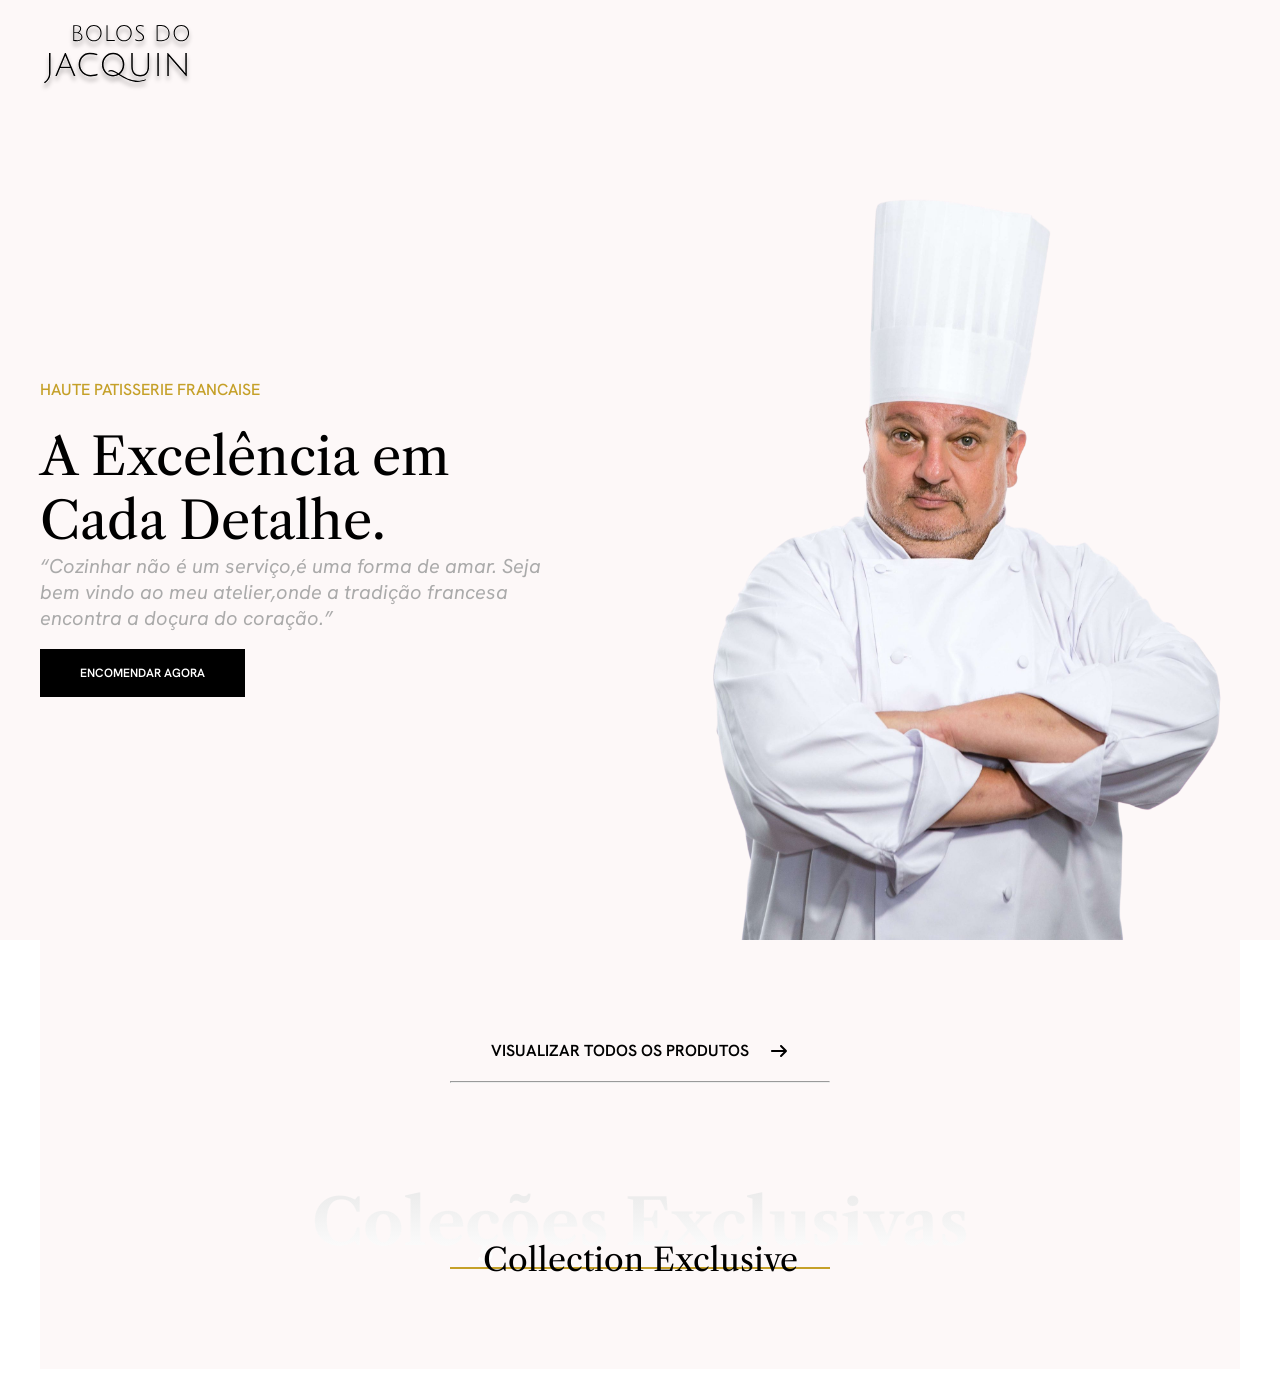
==== home/index.html @ a05e6787 "Inicio html e css página home" ====
<!DOCTYPE html>
<html lang="pt-br">

<head>
    <meta charset="UTF-8">
    <meta name="viewport" content="width=device-width, initial-scale=1.0">
    <title>Bolos do Jacquin</title>
    <link rel="stylesheet" href="style.css">
    <link rel="preconnect" href="https://fonts.googleapis.com">
    <link rel="preconnect" href="https://fonts.gstatic.com" crossorigin>
    <link href="https://fonts.googleapis.com/css2?family=Hanken+Grotesk:ital,
        wght@0,100..900;1,100..900&family=Libre+Caslon+Text:ital,wght@0,400;0,700;1,400&display=swap" rel="stylesheet">
</head>

<body>
    <header class="home_cabeçalho">
        <div class="home_container">
            <img src="./img/Logo.svg" alt="logo bolos do jacquin">
        </div>
    </header>
    <main>
     <h1>página inicial Bolos do Jacquin</h1>
     <section class="home_banner">
            <div class="home_container banner_container">
                <div class="box_texto_banner">
                    <span class="linha1">haute patisserie francaise</span><br>
                    <span class="linha2">A Excelência em Cada Detalhe.</span>
                    <p class="linha3">“Cozinhar não é um serviço,é uma forma de amar. Seja bem vindo ao meu atelier,onde
                        a tradição
                        francesa encontra a doçura do coração.”</p>
                    <a class="linha4" href="">encomendar agora</a>
                </div>
                <img src="./img/Érick.png" alt="">
            </div>
        </section>

        <section class="home_container home_produtos">
            <div class="link_produtos">
                <div>
                    <a href="">visualizar todos os produtos</a>

                    <svg xmlns="http://www.w3.org/2000/svg"
                        viewBox="0 0 640 640"><!--!Font Awesome Free 7.3.1 by @fontawesome - https://fontawesome.com License - https://fontawesome.com/license/free Copyright 2026 Fonticons, Inc.-->
                        <path
                            d="M566.6 342.6C579.1 330.1 579.1 309.8 566.6 297.3L406.6 137.3C394.1 124.8 373.8 124.8 361.3 137.3C348.8 149.8 348.8 170.1 361.3 182.6L466.7 288L96 288C78.3 288 64 302.3 64 320C64 337.7 78.3 352 96 352L466.7 352L361.3 457.4C348.8 469.9 348.8 490.2 361.3 502.7C373.8 515.2 394.1 515.2 406.6 502.7L566.6 342.7z" />
                    </svg>
                </div>
                <hr>
            </div>
            <div class="home_subtitulo">
            <h2>Coleções Exclusivas</h2>
            <span>Collection Exclusive</span>
            <hr>
            </div>
            <div></div>


        </section>
    </main>
</body>

</html>
---- home/style.css ----
* {
    margin: 0;
    padding: 0;
    box-sizing: border-box
}

/* PascalCase
camelcase
snake-case
kebab-case */


h1{
 position: absolute;
 width:1px;
 height: 1px;
 margin: -1px;
 overflow: hidden;   
}



/*---------------CABEÇALHO----------- */
.home_cabeçalho {
background-color: #fdf8f8;
height: 120px;
display: flex;
justify-content: center;
align-items: center;
}


.home_container {
    background-color: #fdf8f8;
    max-width: 1200px; /* Largura máxima */
    width: 95%;/* Largura */
    margin: 0 auto;
}

/*---------------BANNER----------- */
.home_banner {
background-color: #fdf8f8;
}

.box_texto_banner {
background-color: #FDF8F8;
font-family:"Hanken Grotesk", sans-serif;
 max-width: 520px ;
}

.banner_container {
    display: flex;
    align-items: center;
    justify-content: space-between;
}

.banner_container img {
    width: 547px;
    ;

}

.linha1{
 color: #c5a028;
 font-size: 16px;
 font-weight: 500;
 text-transform: uppercase;
 margin-bottom: 25px;
 display: inline-block;
}
.linha2{ 
font-family: "Libre Caslon Text", serif;
font-size: 52px;
margin-bottom: 30px;

}
.linha3{
font-size: 20px;
font-style: italic;
color: #aaaaaa;
margin-bottom: 30px;/* espaço p baixo da linha */
display: inline-block;
}
.linha4{
font-weight: 600;
font-size: 12px;
text-transform: uppercase;
color: #ffffff;
text-decoration: none;

background-color: #000000;
padding: 16px 40px;
}

/* ---------------PRODUTOS----------- */
.home_produtos{
padding: 100px 0;
margin-bottom: 20px;
}

.link_produtos a{
font-family:"Hanken Grotesk", sans-serif;
font-weight: 600;
font-size: 16px;
text-transform: uppercase;

text-decoration: none;
color: #000000;
}

.link_produtos svg{
width: 20px;
}

.link_produtos div{
display: flex;
align-items: center;
justify-content: center;
gap: 20px;
margin-bottom: 20px;
}

.link_produtos hr{
max-width: 380px;
width: 100%;
margin: 0 auto;
}

.home_subtitulo{
    font-family: "Libre Caslon Text", serif;
    margin: 0 auto;
    /* background-color: #ffffff; */
    display: flex;
    flex-direction: column;
    align-items: center;
    position: relative;
    margin-top: 100px;
}

.home_subtitulo h2{
font-weight: 700;
font-size: 64px;
background-image: linear-gradient(0deg, #ffffff,#e9e9e9);
background-clip: text;
-webkit-background-clip: text;

color: transparent;
-webkit-text-fill-color: transparent;
}

.home_subtitulo span{
    font-size: 32px;
    position: absolute;
    bottom: -10px;
}
.home_subtitulo hr{
    max-width: 380px;
    width: 100%;
    background-color: #c5a028;
    margin-top: 5px ;
    border: none;
    height: 2px;
}
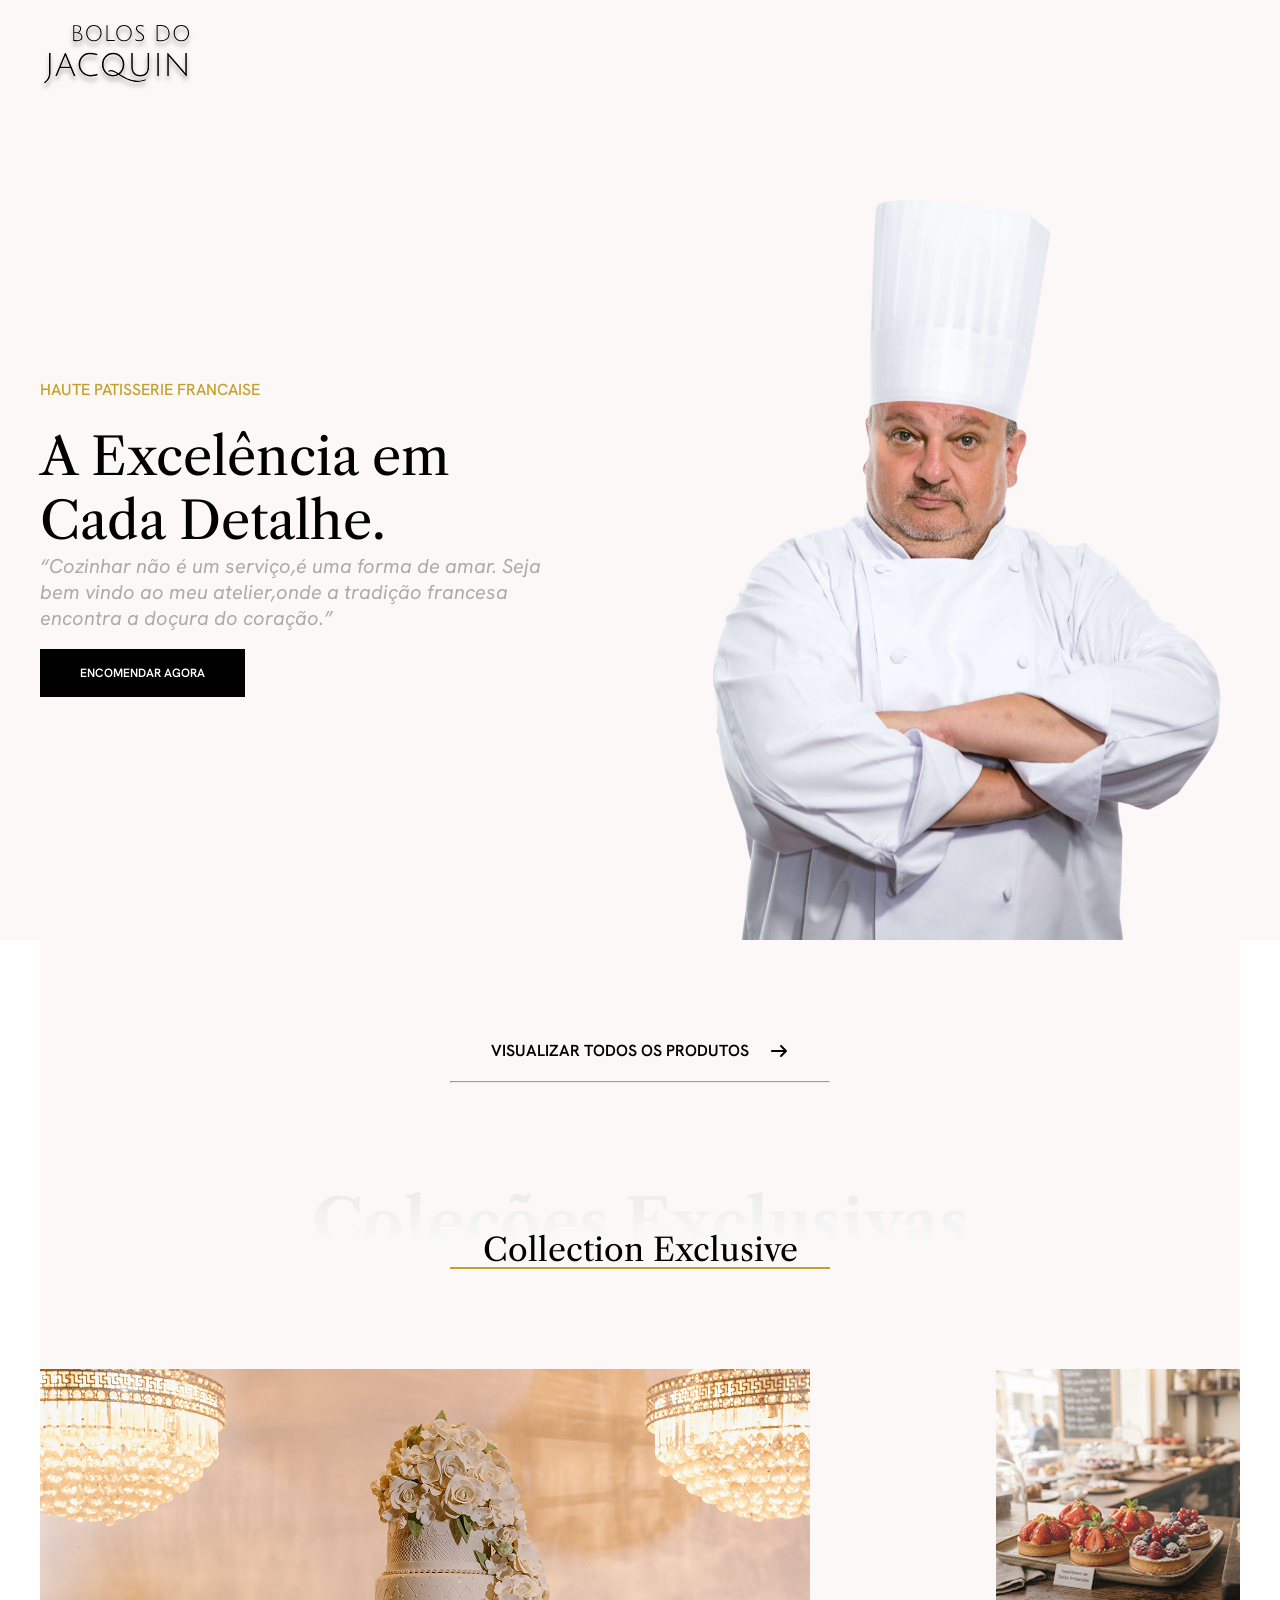
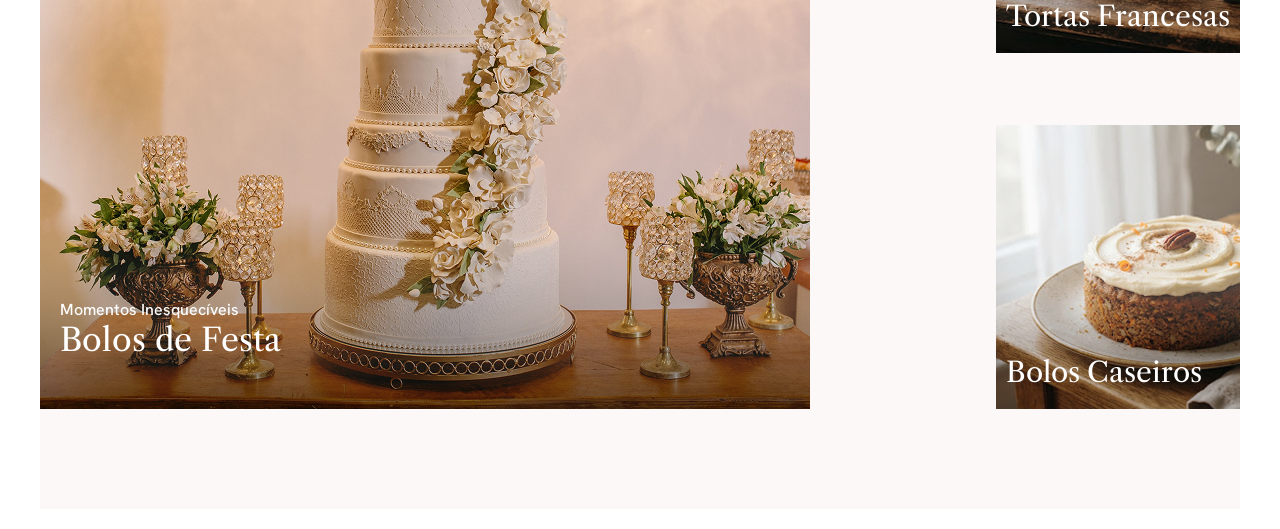
==== commit ae36b69e: "seção de categorias finalizada" ====
--- a/home/index.html
+++ b/home/index.html
@@ -15,7 +15,7 @@
 <body>
     <header class="home_cabeçalho">
         <div class="home_container">
-            <img src="./img/Logo.svg" alt="logo bolos do jacquin">
+            <img src="../img/Logo.svg" alt="logo bolos do jacquin">
         </div>
     </header>
     <main>
@@ -30,7 +30,7 @@
                         francesa encontra a doçura do coração.”</p>
                     <a class="linha4" href="">encomendar agora</a>
                 </div>
-                <img src="./img/Érick.png" alt="">
+                <img src="../img/Érick.png" alt="">
             </div>
         </section>
 
@@ -52,7 +52,29 @@
             <span>Collection Exclusive</span>
             <hr>
             </div>
-            <div></div>
+
+            <div class="container_categorias">
+                <a href="">
+             <div class="img_categoria1">
+                <span>Momentos Inesquecíveis</span>
+                <h3>Bolos de Festa</h3>
+             </div>  
+             </a>
+             <div class="col_categorias">
+                <a href="">
+                    <div class="img_categoria2">
+                        <h3>Tortas Francesas</h3>
+                    </div>
+                </a>
+                <a href="">
+                    <div class="img_categoria3">
+                      <h3>Bolos Caseiros</h3>
+                    </div>
+                </a>
+
+             </div> 
+
+            </div>
 
 
         </section>
--- a/home/style.css
+++ b/home/style.css
@@ -135,6 +135,8 @@
     align-items: center;
     position: relative;
     margin-top: 100px;
+    margin-bottom: 100px;
+
 }
 
 .home_subtitulo h2{
@@ -152,6 +154,7 @@
     font-size: 32px;
     position: absolute;
     bottom: -10px;
+    margin-bottom: 10px;
 }
 .home_subtitulo hr{
     max-width: 380px;
@@ -160,4 +163,70 @@
     margin-top: 5px ;
     border: none;
     height: 2px;
-}
+
+}
+
+.img_categoria1{
+    background-image: url(../img/pexels-jonathanborba-26774588\ 1.png);
+    width: 770px;
+    height: 640px;
+    display: flex;
+    flex-direction: column;
+    justify-content: flex-end;
+    padding: 50px 20px;
+
+}
+
+.container_categorias{
+    display: flex;
+    justify-content: space-between;
+    width: 100%;
+
+}
+
+.container_categorias a{
+    color: #ffffff;
+text-decoration: none;
+}
+
+.img_categoria1 span{
+font-family:"Hanken Grotesk", sans-serif;
+font-weight: 500;
+
+
+}
+
+.img_categoria1 h3{
+    font-size: 32px;
+}
+
+.home_produtos h3{
+ font-family: "Libre Caslon Text", serif;
+ font-weight: 400;
+}
+
+.col_categorias{
+    display: flex;
+    flex-direction: column;
+    justify-content: space-between;
+}
+
+.img_categoria2{
+    background-image:url(../img/Image\ \(1\).png);
+    
+}
+.img_categoria3{
+    background-image: url(../img/Image\ \(2\).png);
+    
+}
+.img_categoria2,
+.img_categoria3{
+
+    /* width: 25%; */
+    max-width: 352px;
+    height: 284px;
+    display: flex;
+    align-items: flex-end;
+    padding: 20px 10px;
+    font-size: 24px;
+}
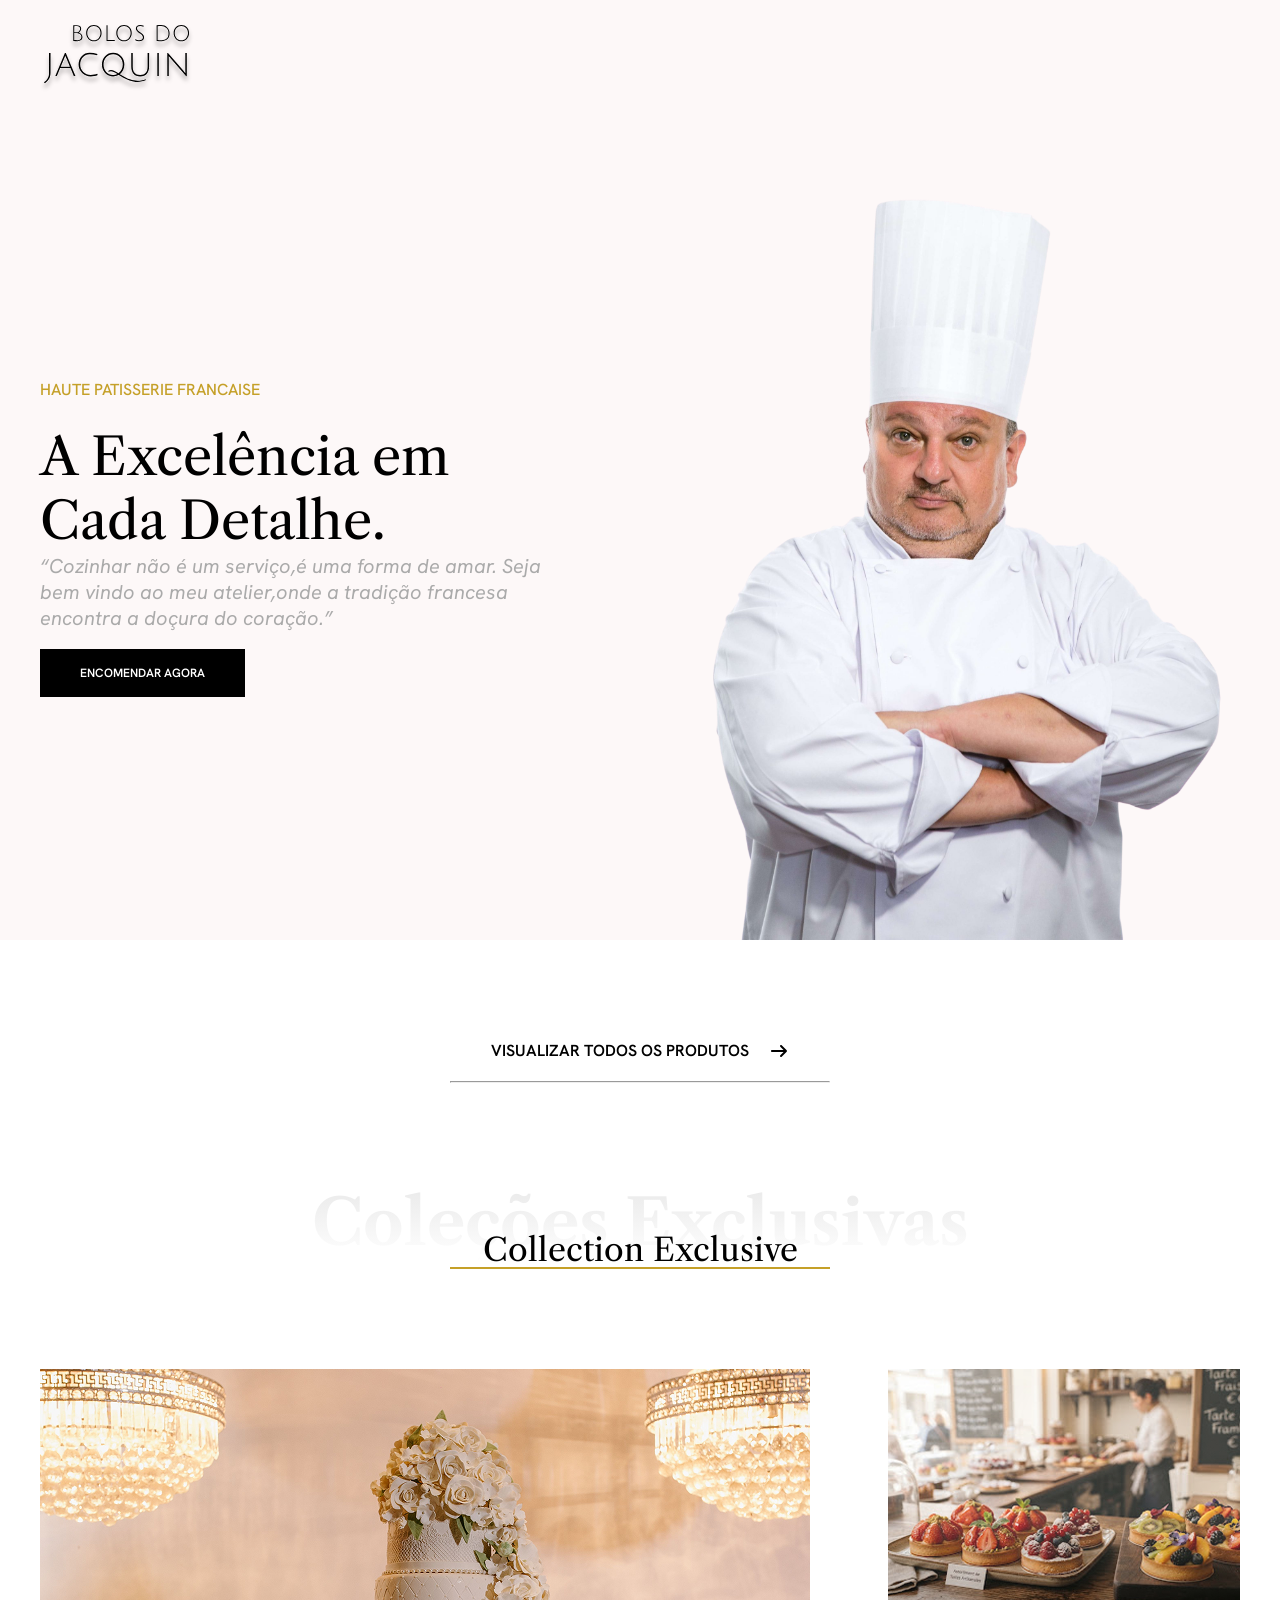
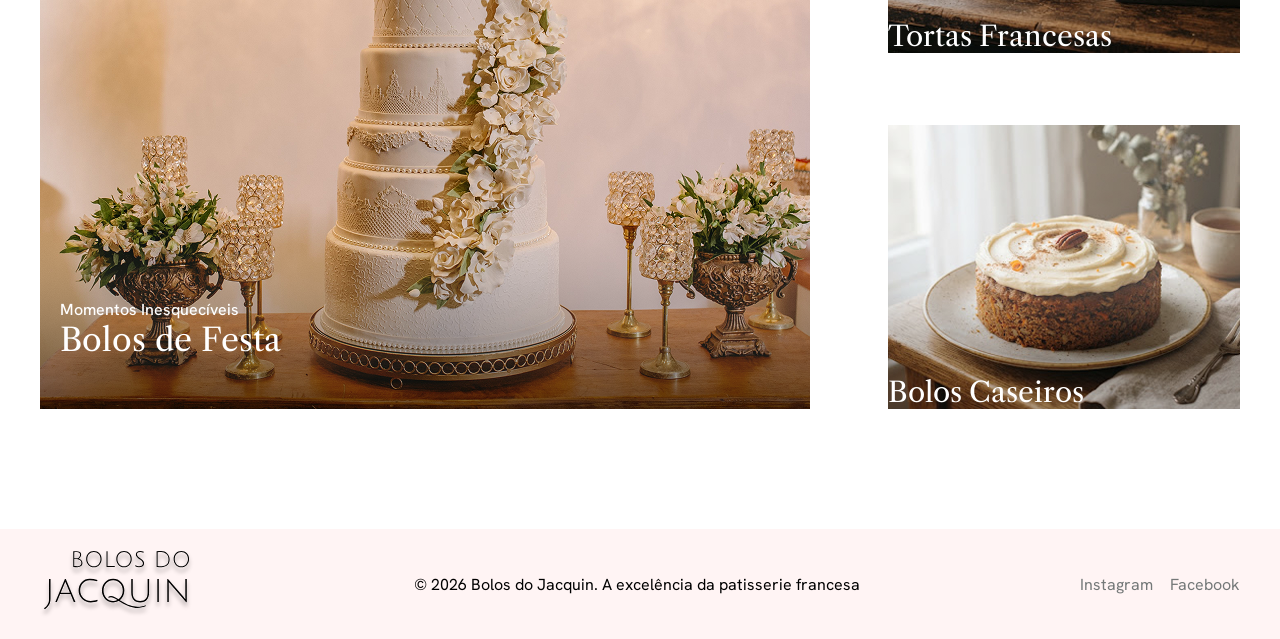
==== commit eda67f41: "Inicio da pagina de cadastros elistagem de produtos" ====
--- a/home/index.html
+++ b/home/index.html
@@ -51,6 +51,9 @@
             <h2>Coleções Exclusivas</h2>
             <span>Collection Exclusive</span>
             <hr>
+
+
+            
             </div>
 
             <div class="container_categorias">
@@ -79,6 +82,16 @@
 
         </section>
     </main>
+    <footer>
+        <div class="home_container footer_container">
+        <img src="../img/Logo.svg" alt="logo bolos do jacquin">
+        <span>© 2026 Bolos do Jacquin. A excelência da patisserie francesa</span>
+        <nav class="nav_footer">
+            <a href="">Instagram</a>
+            <a href="">Facebook</a>
+        </nav>
+        </div>
+    </footer>
 </body>
 
 </html>
--- a/home/style.css
+++ b/home/style.css
@@ -31,7 +31,6 @@
 
 
 .home_container {
-    background-color: #fdf8f8;
     max-width: 1200px; /* Largura máxima */
     width: 95%;/* Largura */
     margin: 0 auto;
@@ -223,10 +222,41 @@
 .img_categoria3{
 
     /* width: 25%; */
-    max-width: 352px;
+    width: 352px;
     height: 284px;
     display: flex;
-    align-items: flex-end;
-    padding: 20px 10px;
+    align-items:flex-end;
     font-size: 24px;
 }
+
+/* ---------------FOOTER----------- */
+footer{
+background-color: #fff4f4;
+height: 110px;
+display: flex;
+align-items: center;
+}
+
+.footer_container{
+    display: flex;
+    justify-content: space-between;
+    align-items: center;
+
+}
+
+.nav_footer{
+    display: flex;
+    justify-content: space-between;
+    width: 160px;
+}
+
+.footer_container span,
+.nav_footer a{
+font-family:"Hanken Grotesk", sans-serif;
+
+}
+.nav_footer a{
+    text-decoration: none;
+    color: #747878;
+}
+
